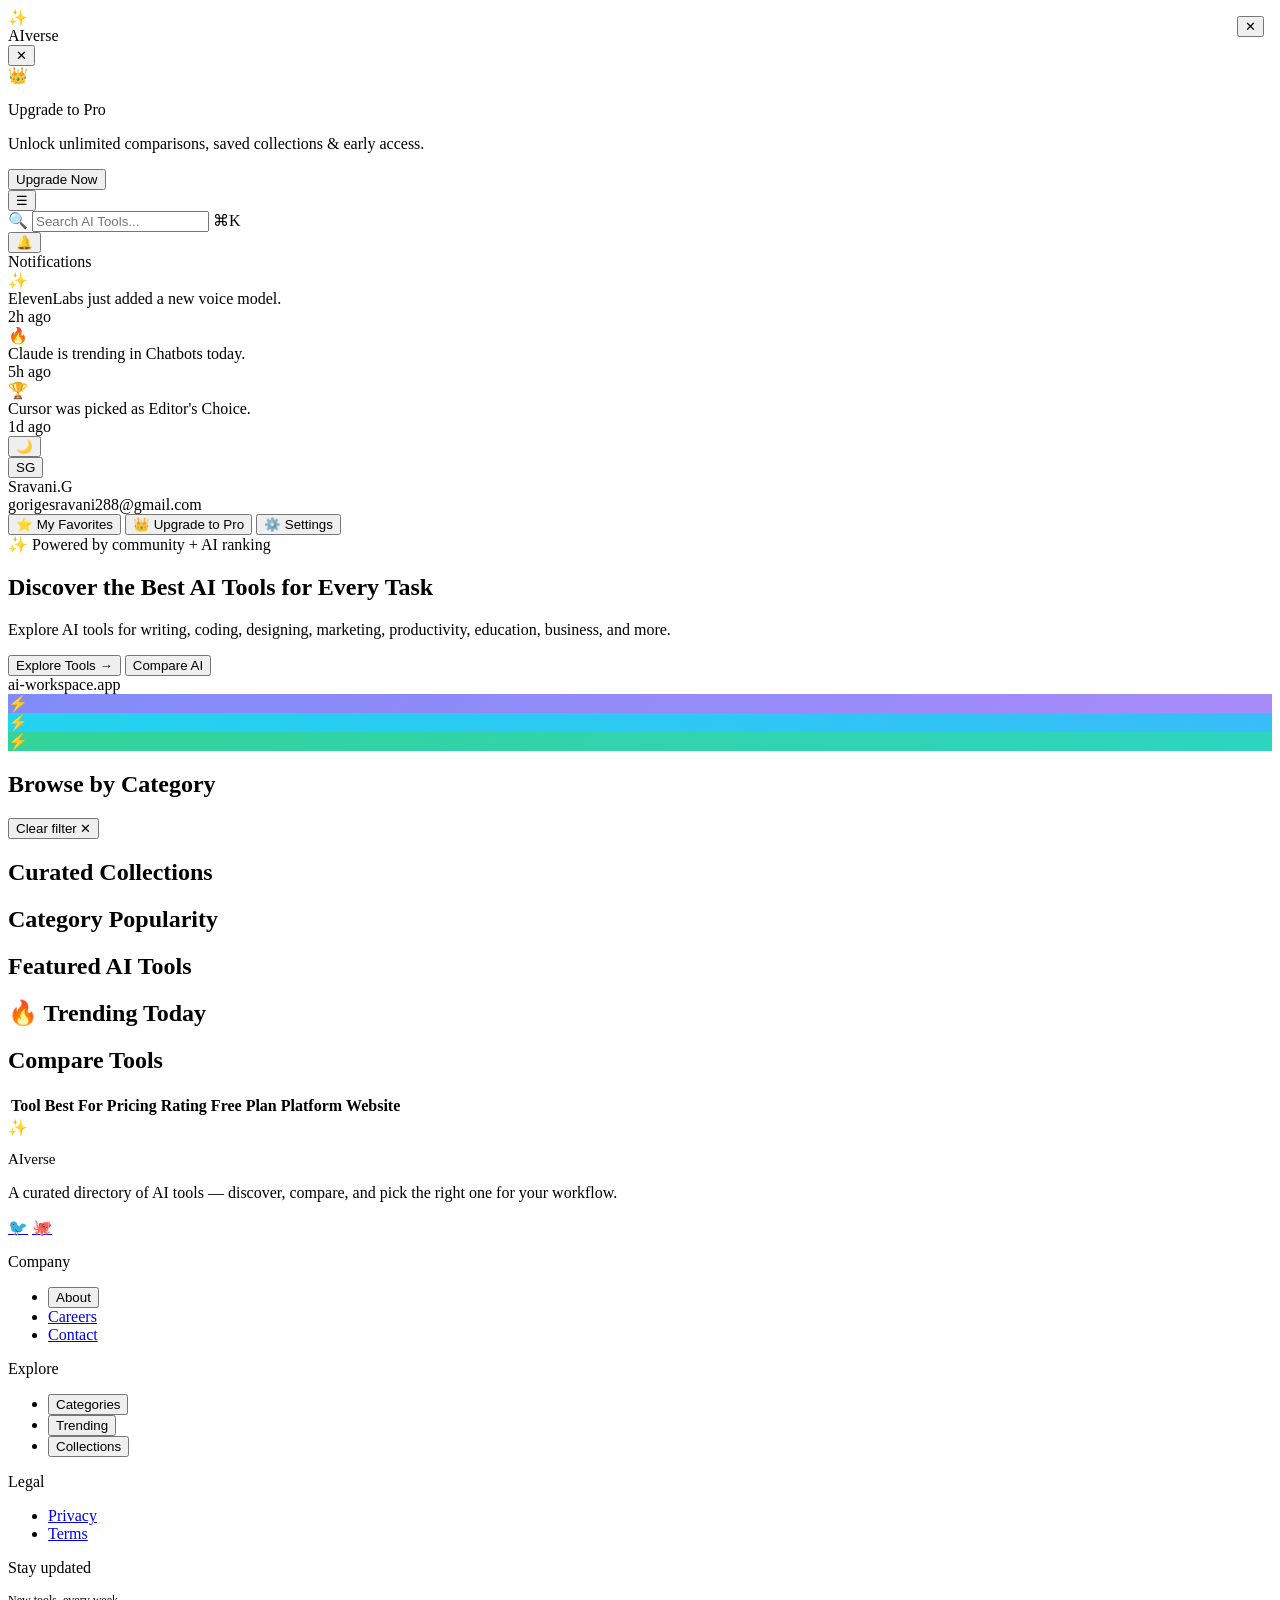
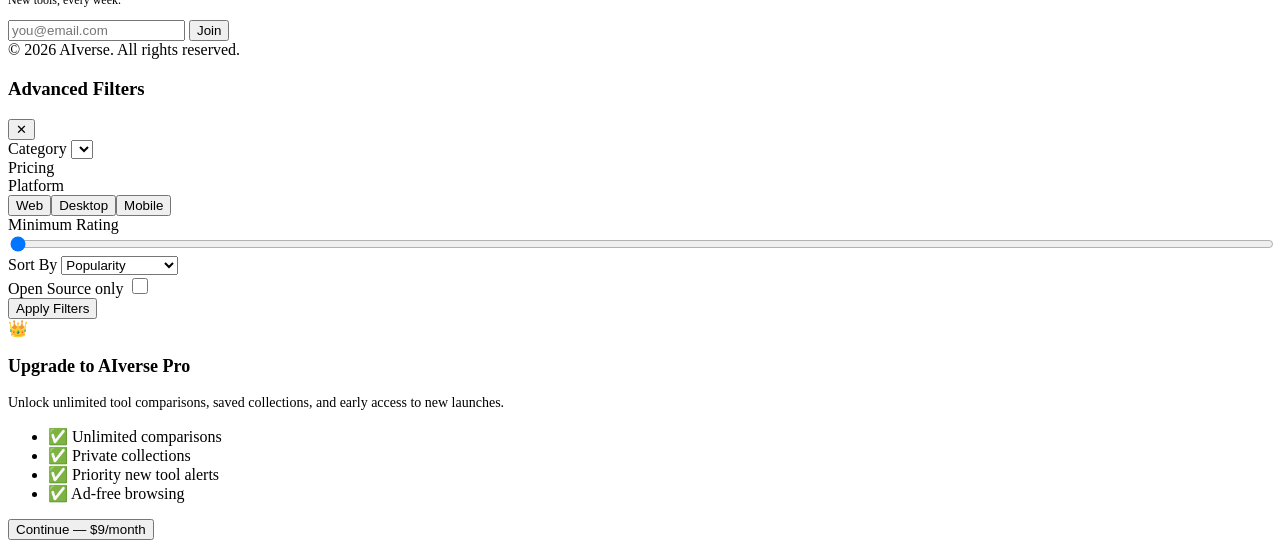
==== code.html @ 4917c4fc "Initial commit: AIverse platform (clean version without secrets)" ====
<!DOCTYPE html>
<html lang="en">
<head>
<meta charset="UTF-8" />
<meta name="viewport" content="width=device-width, initial-scale=1.0" />
<title>AIverse — AI Tools Directory</title>
<meta name="description" content="AIverse is a fast, searchable directory for discovering the best AI tools." />
<meta name="theme-color" content="#0b0b14" />
<link rel="preconnect" href="https://fonts.googleapis.com">
<link href="https://fonts.googleapis.com/css2?family=Inter:wght@400;500;600;700;800&display=swap" rel="stylesheet">
<link rel="stylesheet" href="css/style.css" />
</head>
<body data-theme="dark">

<div class="ambient">
  <div class="blob blob1"></div>
  <div class="blob blob2"></div>
  <div class="blob blob3"></div>
</div>

<div class="app">

  <aside class="sidebar" id="sidebar">
    <div class="sidebar-top">
      <div class="brand">
        <div class="brand-icon">✨</div>
        <span class="brand-name">AIverse</span>
      </div>
      <button class="sidebar-close" id="sidebarClose">✕</button>
    </div>
    <nav class="nav" id="navList"></nav>
    <div class="upgrade-card">
      <div class="crown">👑</div>
      <p class="title">Upgrade to Pro</p>
      <p class="sub">Unlock unlimited comparisons, saved collections &amp; early access.</p>
      <button class="upgrade-btn" id="upgradeSidebarBtn">Upgrade Now</button>
    </div>
  </aside>

  <div class="overlay" id="sidebarOverlay"></div>

  <div class="main">
    <header class="topbar">
      <div class="topbar-inner">
        <button class="menu-btn" id="menuBtn">☰</button>
        <div class="search-wrap">
          <span class="search-icon">🔍</span>
          <input class="search-input" id="searchInput" placeholder="Search AI Tools..." autocomplete="off" />
          <span class="kbd">⌘K</span>
          <div class="suggestions" id="suggestions"></div>
        </div>
        <div class="top-actions">
          <div style="position:relative;">
            <button class="icon-btn" id="notifBtn">🔔<span class="dot"></span></button>
            <div class="dropdown" id="notifDropdown">
              <div class="dropdown-header">Notifications</div>
              <div class="notif-item"><span class="emoji">✨</span><div><div class="txt">ElevenLabs just added a new voice model.</div><div class="time">2h ago</div></div></div>
              <div class="notif-item"><span class="emoji">🔥</span><div><div class="txt">Claude is trending in Chatbots today.</div><div class="time">5h ago</div></div></div>
              <div class="notif-item"><span class="emoji">🏆</span><div><div class="txt">Cursor was picked as Editor's Choice.</div><div class="time">1d ago</div></div></div>
            </div>
          </div>
          <button class="icon-btn" id="themeBtn">🌙</button>
          <div style="position:relative;">
            <button class="avatar-btn" id="profileBtn">SG</button>
            <div class="dropdown" id="profileDropdown">
              <div class="dropdown-header">Sravani.G<div class="dropdown-sub">gorigesravani288@gmail.com</div></div>
              <button class="dropdown-action" data-nav="Favorites">⭐ My Favorites</button>
              <button class="dropdown-action" id="profileUpgradeBtn">👑 Upgrade to Pro</button>
              <button class="dropdown-action" id="profileSettingsBtn">⚙️ Settings</button>
            </div>
          </div>
        </div>
      </div>
    </header>

    <main>
      <section id="sec-Dashboard" class="hero">
        <div>
          <span class="eyebrow">✨ Powered by community + AI ranking</span>
          <h1 class="hero-title">Discover the Best AI Tools for Every Task</h1>
          <p class="hero-sub">Explore AI tools for writing, coding, designing, marketing, productivity, education, business, and more.</p>
          <div class="hero-actions">
            <button class="btn-primary" data-nav="AI Tools">Explore Tools →</button>
            <button class="btn-secondary" data-nav="Compare Tools">Compare AI</button>
          </div>
        </div>
        <div class="glass hero-illustration">
          <div class="glow"></div>
          <div class="window-dots">
            <div class="dots"><span></span><span></span><span></span></div>
            <span class="window-url">ai-workspace.app</span>
          </div>
          <div class="fake-row">
            <div class="ic" style="background:linear-gradient(135deg,#818cf8,#a78bfa);">⚡</div>
            <div class="lines"><div class="fake-line"></div><div class="fake-line short"></div></div>
            <div class="chip"></div>
          </div>
          <div class="fake-row">
            <div class="ic" style="background:linear-gradient(135deg,#22d3ee,#38bdf8);">⚡</div>
            <div class="lines"><div class="fake-line"></div><div class="fake-line short"></div></div>
            <div class="chip"></div>
          </div>
          <div class="fake-row">
            <div class="ic" style="background:linear-gradient(135deg,#34d399,#2dd4bf);">⚡</div>
            <div class="lines"><div class="fake-line"></div><div class="fake-line short"></div></div>
            <div class="chip"></div>
          </div>
          <div class="bars-row">
            <div class="bar-box"><div class="bar-fill" style="background:linear-gradient(0deg,#6366f1,#a5b4fc); height:65%;"></div></div>
            <div class="bar-box"><div class="bar-fill" style="background:linear-gradient(0deg,#d946ef,#f0abfc); height:90%;"></div></div>
            <div class="bar-box"><div class="bar-fill" style="background:linear-gradient(0deg,#06b6d4,#67e8f9); height:40%;"></div></div>
          </div>
        </div>
      </section>

      <section><div class="stats-grid" id="statsGrid"></div></section>

      <section id="sec-Categories">
        <div class="section-head">
          <h2 class="section-title">Browse by Category</h2>
          <button class="link-btn hidden" id="clearCatBtn">Clear filter ✕</button>
        </div>
        <div class="cat-grid" id="catGrid"></div>
      </section>

      <section>
        <h2 class="section-title" style="margin-bottom:20px;">Curated Collections</h2>
        <div class="collections-grid" id="collectionsGrid"></div>
      </section>

      <section>
        <h2 class="section-title" style="margin-bottom:20px;">Category Popularity</h2>
        <div class="glass chart-card" id="chartCard"></div>
      </section>

      <section id="sec-AITools">
        <div class="section-head">
          <h2 class="section-title" id="toolsSectionTitle">Featured AI Tools</h2>
          <div class="chip-row" id="filterChips"></div>
        </div>
        <div id="toolsGrid"></div>
      </section>

      <section id="sec-Trending">
        <div class="section-head" style="margin-bottom:12px;"><h2 class="section-title">🔥 Trending Today</h2></div>
        <div class="trending-scroll" id="trendingScroll"></div>
      </section>

      <section id="sec-CompareTools">
        <h2 class="section-title" style="margin-bottom:20px;">Compare Tools</h2>
        <div class="glass table-wrap">
          <table>
            <thead><tr><th>Tool</th><th>Best For</th><th>Pricing</th><th>Rating</th><th>Free Plan</th><th>Platform</th><th>Website</th></tr></thead>
            <tbody id="compareBody"></tbody>
          </table>
        </div>
      </section>
    </main>

    <footer>
      <div class="footer-inner">
        <div class="footer-brand">
          <div class="brand"><div class="brand-icon" style="height:32px;width:32px;">✨</div><span class="brand-name" style="font-size:15px;">AIverse</span></div>
          <p>A curated directory of AI tools — discover, compare, and pick the right one for your workflow.</p>
          <div class="footer-socials">
            <a class="social-btn" href="https://twitter.com" target="_blank" rel="noopener noreferrer">🐦</a>
            <a class="social-btn" href="https://github.com" target="_blank" rel="noopener noreferrer">🐙</a>
          </div>
        </div>
        <div>
          <p class="footer-col-title">Company</p>
          <ul class="footer-link-list">
            <li><button class="footer-link" data-nav="Dashboard">About</button></li>
            <li><a class="footer-link" href="https://www.linkedin.com" target="_blank" rel="noopener noreferrer">Careers</a></li>
            <li><a class="footer-link" href="mailto:hello@aiverse.app">Contact</a></li>
          </ul>
        </div>
        <div>
          <p class="footer-col-title">Explore</p>
          <ul class="footer-link-list">
            <li><button class="footer-link" data-nav="Categories">Categories</button></li>
            <li><button class="footer-link" data-nav="Trending">Trending</button></li>
            <li><button class="footer-link" data-nav="Dashboard">Collections</button></li>
          </ul>
        </div>
        <div>
          <p class="footer-col-title">Legal</p>
          <ul class="footer-link-list">
            <li><a class="footer-link" href="https://www.termsfeed.com/privacy-policy" target="_blank" rel="noopener noreferrer">Privacy</a></li>
            <li><a class="footer-link" href="https://www.termsfeed.com/terms-of-service" target="_blank" rel="noopener noreferrer">Terms</a></li>
          </ul>
        </div>
        <div>
          <p class="footer-col-title">Stay updated</p>
          <p style="font-size:12px;color:var(--text-dim);margin-bottom:12px;">New tools, every week.</p>
          <div id="newsletterWrap">
            <div class="newsletter-row">
              <input class="newsletter-input" id="newsletterEmail" placeholder="you@email.com" />
              <button class="newsletter-btn" id="newsletterBtn">Join</button>
            </div>
          </div>
        </div>
      </div>
      <div class="footer-bottom">© 2026 AIverse. All rights reserved.</div>
    </footer>
  </div>
</div>

<div class="bottom-nav" id="bottomNav"></div>

<div class="modal-backdrop drawer" id="filterDrawerBackdrop">
  <div class="drawer-box">
    <div class="drawer-header">
      <h3>Advanced Filters</h3>
      <button class="modal-close" id="closeDrawerBtn">✕</button>
    </div>
    <div class="field-group">
      <label class="field-label">Category</label>
      <select class="field-select" id="drawerCategorySelect"></select>
    </div>
    <div class="field-group">
      <label class="field-label">Pricing</label>
      <div class="chip-row" id="drawerPricingChips"></div>
    </div>
    <div class="field-group">
      <label class="field-label">Platform</label>
      <div class="chip-row"><button class="chip">Web</button><button class="chip">Desktop</button><button class="chip">Mobile</button></div>
    </div>
    <div class="field-group">
      <label class="field-label">Minimum Rating</label>
      <input type="range" min="1" max="5" step="0.1" value="1" style="width:100%;accent-color:var(--indigo);" id="minRatingRange">
    </div>
    <div class="field-group">
      <label class="field-label">Sort By</label>
      <select class="field-select" id="drawerSortSelect">
        <option value="popularity">Popularity</option>
        <option value="newest">Recently Added</option>
        <option value="rating">Top Rated</option>
      </select>
    </div>
    <div class="field-group checkbox-row">
      <span style="color:var(--text);font-weight:500;">Open Source only</span>
      <input type="checkbox" style="accent-color:var(--indigo);width:16px;height:16px;">
    </div>
    <button class="apply-btn" id="applyFiltersBtn">Apply Filters</button>
  </div>
</div>

<div class="modal-backdrop" id="toolModalBackdrop"><div class="modal-box" id="toolModalBox"></div></div>

<div class="modal-backdrop" id="upgradeModalBackdrop">
  <div class="modal-box upgrade-modal">
    <button class="modal-close" id="closeUpgradeBtn" style="position:absolute;top:16px;right:16px;">✕</button>
    <div class="upgrade-icon">👑</div>
    <h3 style="font-size:18px;font-weight:700;">Upgrade to AIverse Pro</h3>
    <p style="font-size:14px;color:var(--text-dim);margin-top:6px;">Unlock unlimited tool comparisons, saved collections, and early access to new launches.</p>
    <ul class="upgrade-feats">
      <li>✅ Unlimited comparisons</li>
      <li>✅ Private collections</li>
      <li>✅ Priority new tool alerts</li>
      <li>✅ Ad-free browsing</li>
    </ul>
    <button class="upgrade-cta" id="upgradeContinueBtn">Continue — $9/month</button>
  </div>
</div>


<script src="js/data.js"></script>
<script src="js/state.js"></script>
<script src="js/render.js"></script>
<script src="js/app.js"></script>
</body>
</html>
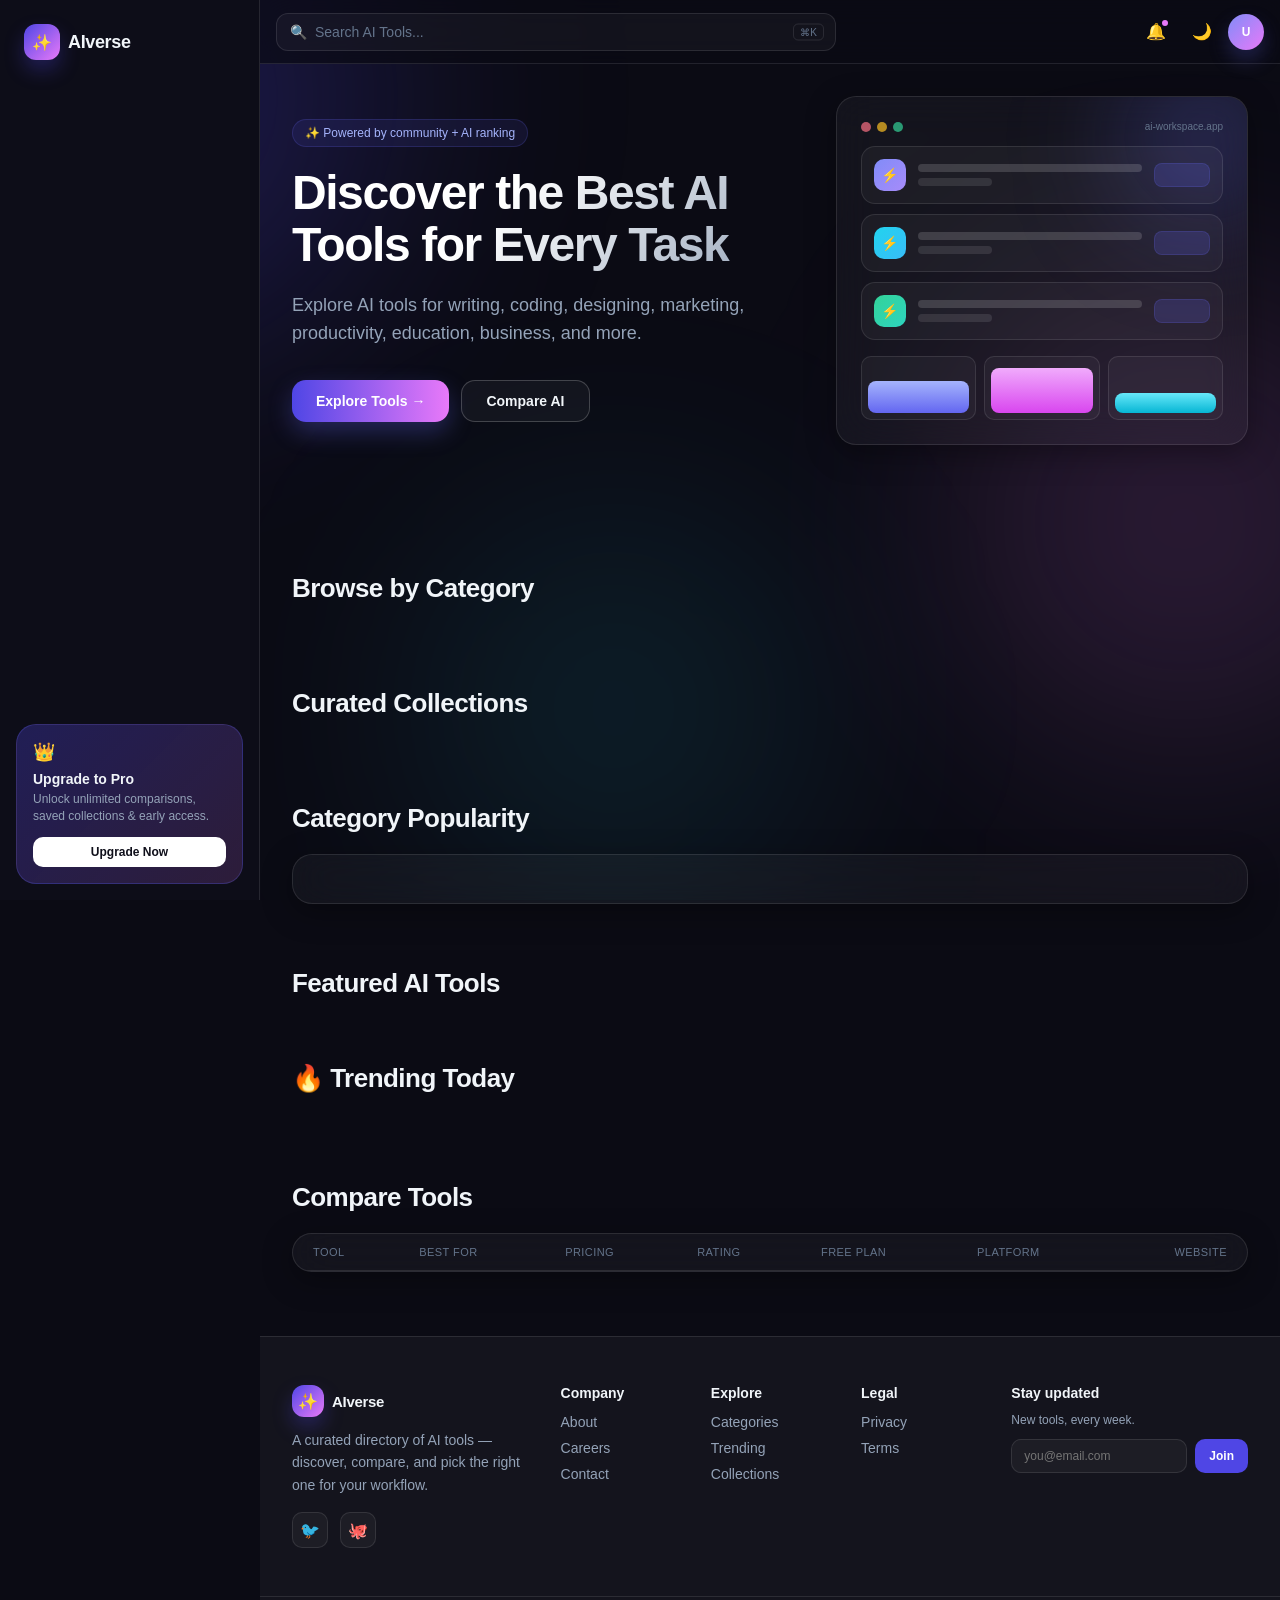
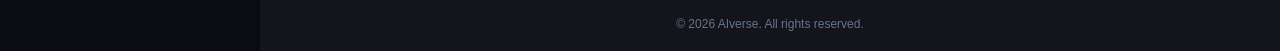
==== commit 8d1ec3d5: "Update UI: toasts, admin panel filters, animations, copy-link" ====
--- a/code.html
+++ b/code.html
@@ -7,8 +7,7 @@
 <meta name="description" content="AIverse is a fast, searchable directory for discovering the best AI tools." />
 <meta name="theme-color" content="#0b0b14" />
 <link rel="preconnect" href="https://fonts.googleapis.com">
-<link href="https://fonts.googleapis.com/css2?family=Inter:wght@400;500;600;700;800&display=swap" rel="stylesheet">
-<link rel="stylesheet" href="css/style.css" />
+<link rel="stylesheet" href="style.css" />
 </head>
 <body data-theme="dark">
 
@@ -61,9 +60,9 @@
           </div>
           <button class="icon-btn" id="themeBtn">🌙</button>
           <div style="position:relative;">
-            <button class="avatar-btn" id="profileBtn">SG</button>
+            <button class="avatar-btn" id="profileBtn">U</button>
             <div class="dropdown" id="profileDropdown">
-              <div class="dropdown-header">Sravani.G<div class="dropdown-sub">gorigesravani288@gmail.com</div></div>
+              <div class="dropdown-header">User<div class="dropdown-sub">user@example.com</div></div>
               <button class="dropdown-action" data-nav="Favorites">⭐ My Favorites</button>
               <button class="dropdown-action" id="profileUpgradeBtn">👑 Upgrade to Pro</button>
               <button class="dropdown-action" id="profileSettingsBtn">⚙️ Settings</button>
@@ -265,9 +264,7 @@
 </div>
 
 
-<script src="js/data.js"></script>
-<script src="js/state.js"></script>
-<script src="js/render.js"></script>
-<script src="js/app.js"></script>
+<script src="Data.js"></script>
+<script src="state.JS"></script>
 </body>
 </html>
--- a/style.css
+++ b/style.css
@@ -0,0 +1,356 @@
+:root{
+  --bg:#0b0b14;
+  --panel: rgba(255,255,255,0.04);
+  --panel-solid:#0d0d18;
+  --panel-strong:#12121f;
+  --border: rgba(255,255,255,0.10);
+  --border-strong: rgba(255,255,255,0.20);
+  --text:#f1f5f9;
+  --text-dim:#94a3b8;
+  --text-dimmer:#64748b;
+  --indigo:#4F46E5;
+  --purple:#a855f7;
+  --cyan:#22d3ee;
+  --emerald:#34d399;
+  --fuchsia:#e879f9;
+  --amber:#fbbf24;
+  --rose:#fb7185;
+  --r-lg:20px;
+  --shadow: 0 8px 30px rgba(0,0,0,0.35);
+  --font: 'Inter', -apple-system, BlinkMacSystemFont, 'Segoe UI', sans-serif;
+}
+[data-theme="light"]{
+  --bg:#f6f6fb;
+  --panel: rgba(20,20,40,0.03);
+  --panel-solid:#ffffff;
+  --panel-strong:#ffffff;
+  --border: rgba(20,20,40,0.08);
+  --border-strong: rgba(20,20,40,0.16);
+  --text:#161622;
+  --text-dim:#5b5b70;
+  --text-dimmer:#8686a0;
+  --shadow: 0 8px 30px rgba(20,20,50,0.08);
+}
+*{box-sizing:border-box; margin:0; padding:0;}
+html,body{ height:100%; }
+body{ font-family:var(--font); background:var(--bg); color:var(--text); overflow-x:hidden; transition:background .3s ease, color .3s ease; }
+button{ font-family:inherit; cursor:pointer; border:none; background:none; color:inherit; }
+input, select{ font-family:inherit; color:inherit; }
+a{ color:inherit; text-decoration:none; }
+button:focus-visible, input:focus-visible, select:focus-visible, a:focus-visible{ outline:3px solid rgba(34,211,238,0.7); outline-offset:2px; }
+@media (prefers-reduced-motion: reduce){
+  *, *::before, *::after{ scroll-behavior:auto !important; animation-duration:.01ms !important; animation-iteration-count:1 !important; transition-duration:.01ms !important; }
+}
+::-webkit-scrollbar{ width:8px; height:8px; }
+::-webkit-scrollbar-thumb{ background:rgba(255,255,255,0.15); border-radius:8px; }
+
+.ambient{ position:fixed; inset:0; pointer-events:none; overflow:hidden; z-index:0; }
+.blob{ position:absolute; border-radius:50%; filter:blur(120px); }
+.blob1{ top:-160px; left:-128px; width:512px; height:512px; background:rgba(79,70,229,0.25); }
+.blob2{ top:33%; right:-128px; width:448px; height:448px; background:rgba(232,121,249,0.15); }
+.blob3{ bottom:0; left:33%; width:384px; height:384px; background:rgba(34,211,238,0.1); }
+
+.app{ position:relative; z-index:1; display:flex; min-height:100vh; }
+
+.glass{ border-radius:var(--r-lg); border:1px solid var(--border); background:var(--panel); backdrop-filter:blur(20px); -webkit-backdrop-filter:blur(20px); box-shadow:var(--shadow); transition:transform .3s ease, border-color .3s ease, box-shadow .3s ease; }
+.glass.hoverable:hover{ transform:translateY(-4px); border-color:var(--border-strong); }
+
+.sidebar{ position:fixed; z-index:40; inset:0 auto 0 0; width:260px; padding:16px; border-right:1px solid var(--border); background:var(--panel-solid); backdrop-filter:blur(20px); display:flex; flex-direction:column; transform:translateX(-100%); transition:transform .3s ease; }
+.sidebar.open{ transform:translateX(0); }
+@media (min-width:1024px){ .sidebar{ position:sticky; top:0; height:100vh; transform:none; } }
+.sidebar-top{ display:flex; align-items:center; justify-content:space-between; padding:8px; margin-bottom:16px; }
+.brand{ display:flex; align-items:center; gap:8px; }
+.brand-icon{ height:36px; width:36px; border-radius:12px; background:linear-gradient(135deg,var(--indigo),var(--fuchsia)); display:flex; align-items:center; justify-content:center; box-shadow:0 10px 20px rgba(79,70,229,0.3); font-size:16px; }
+.brand-name{ font-weight:700; font-size:18px; letter-spacing:-0.02em; }
+.sidebar-close{ display:none; color:var(--text-dim); font-size:20px; }
+@media (max-width:1023px){ .sidebar-close{ display:block; } }
+
+.nav{ flex:1; overflow-y:auto; display:flex; flex-direction:column; gap:4px; }
+.nav-item{ width:100%; display:flex; align-items:center; gap:12px; padding:10px 12px; border-radius:12px; font-size:14px; font-weight:500; color:var(--text-dim); transition:all .2s ease; text-align:left; }
+.nav-item:hover{ color:var(--text); background:rgba(255,255,255,0.05); }
+.nav-item.active{ color:var(--text); background:linear-gradient(90deg, rgba(79,70,229,0.25), rgba(232,121,249,0.08)); border:1px solid rgba(99,102,241,0.25); }
+.nav-item .ico{ font-size:16px; width:18px; text-align:center; }
+.nav-item .hot-badge{ margin-left:auto; font-size:10px; padding:2px 6px; border-radius:999px; background:rgba(232,121,249,0.2); color:var(--fuchsia); }
+.nav-divider{ height:1px; background:var(--border); margin:10px 0; }
+
+.upgrade-card{ margin-top:16px; padding:16px; border-radius:var(--r-lg); background:linear-gradient(135deg, rgba(79,70,229,0.3), rgba(232,121,249,0.15)); border:1px solid rgba(99,102,241,0.25); }
+.upgrade-card .crown{ font-size:18px; margin-bottom:8px; }
+.upgrade-card p.title{ font-size:14px; font-weight:600; }
+.upgrade-card p.sub{ font-size:12px; color:var(--text-dim); margin-top:4px; line-height:1.4; }
+.upgrade-btn{ margin-top:12px; width:100%; padding:8px; border-radius:10px; background:#fff; color:#0f0f1a; font-size:12px; font-weight:700; }
+.upgrade-btn:hover{ background:#eee; }
+
+.overlay{ position:fixed; inset:0; z-index:30; background:rgba(0,0,0,0.5); display:none; }
+.overlay.show{ display:block; }
+@media (min-width:1024px){ .overlay{ display:none !important; } }
+
+.main{ flex:1; min-width:0; }
+.topbar{ position:sticky; top:0; z-index:20; backdrop-filter:blur(20px); background:color-mix(in srgb, var(--bg) 70%, transparent); border-bottom:1px solid var(--border); }
+.topbar-inner{ display:flex; align-items:center; gap:12px; padding:12px 16px; }
+.menu-btn{ display:block; color:var(--text-dim); font-size:20px; }
+@media (min-width:1024px){ .menu-btn{ display:none; } }
+
+.search-wrap{ position:relative; flex:1; max-width:560px; }
+.search-icon{ position:absolute; left:14px; top:50%; transform:translateY(-50%); color:var(--text-dimmer); font-size:14px; }
+.search-input{ width:100%; padding:10px 60px 10px 38px; border-radius:12px; background:var(--panel); border:1px solid var(--border); font-size:14px; color:var(--text); outline:none; transition:all .2s ease; }
+.search-input::placeholder{ color:var(--text-dimmer); }
+.search-input:focus{ border-color:rgba(99,102,241,0.5); box-shadow:0 0 0 3px rgba(99,102,241,0.15); }
+.kbd{ position:absolute; right:12px; top:50%; transform:translateY(-50%); font-size:10px; color:var(--text-dimmer); border:1px solid var(--border); border-radius:5px; padding:2px 6px; display:none; }
+@media (min-width:640px){ .kbd{ display:block; } }
+
+.suggestions{ position:absolute; margin-top:8px; width:100%; border-radius:14px; border:1px solid var(--border); background:var(--panel-strong); backdrop-filter:blur(20px); box-shadow:0 20px 40px rgba(0,0,0,0.4); overflow:hidden; z-index:25; display:none; }
+.suggestions.show{ display:block; }
+.suggestion-item{ width:100%; display:flex; align-items:center; gap:12px; padding:10px 16px; text-align:left; border-bottom:1px solid var(--border); }
+.suggestion-item:last-child{ border-bottom:none; }
+.suggestion-item:hover{ background:rgba(255,255,255,0.05); }
+.suggestion-item .emoji{ font-size:18px; }
+.suggestion-item .name{ font-size:14px; font-weight:500; }
+.suggestion-item .cat{ font-size:11px; color:var(--text-dimmer); }
+
+.top-actions{ display:flex; align-items:center; gap:6px; margin-left:auto; }
+.icon-btn{ position:relative; padding:10px; border-radius:12px; color:var(--text-dim); font-size:16px; transition:background .2s ease; }
+.icon-btn:hover{ background:rgba(255,255,255,0.05); }
+.dot{ position:absolute; top:8px; right:8px; height:6px; width:6px; border-radius:50%; background:var(--fuchsia); }
+.avatar-btn{ height:36px; width:36px; border-radius:50%; background:linear-gradient(135deg,#818cf8,#e879f9); display:flex; align-items:center; justify-content:center; font-size:12px; font-weight:700; color:#fff; box-shadow:0 10px 20px rgba(99,102,241,0.25); }
+.dropdown{ position:absolute; right:0; margin-top:8px; width:280px; border-radius:14px; border:1px solid var(--border); background:var(--panel-strong); backdrop-filter:blur(20px); box-shadow:0 20px 40px rgba(0,0,0,0.4); overflow:hidden; z-index:35; display:none; }
+.dropdown.show{ display:block; }
+.dropdown-header{ padding:12px 16px; border-bottom:1px solid var(--border); font-size:14px; font-weight:600; }
+.dropdown-sub{ font-size:12px; color:var(--text-dimmer); }
+.notif-item{ display:flex; gap:10px; padding:12px 16px; border-bottom:1px solid var(--border); }
+.notif-item:last-child{ border-bottom:none; }
+.notif-item:hover{ background:rgba(255,255,255,0.04); }
+.notif-item .emoji{ font-size:15px; }
+.notif-item .txt{ font-size:12px; line-height:1.4; }
+.notif-item .time{ font-size:10px; color:var(--text-dimmer); margin-top:2px; }
+.dropdown-action{ width:100%; display:flex; align-items:center; gap:10px; padding:10px 16px; font-size:13px; color:var(--text-dim); border-bottom:1px solid var(--border); }
+.dropdown-action:last-child{ border-bottom:none; }
+.dropdown-action:hover{ background:rgba(255,255,255,0.05); color:var(--text); }
+
+main{ max-width:1400px; margin:0 auto; padding:32px 16px 0; }
+@media (min-width:640px){ main{ padding-left:24px; padding-right:24px; } }
+@media (min-width:1024px){ main{ padding-left:32px; padding-right:32px; } }
+section{ margin-bottom:64px; }
+.section-head{ display:flex; align-items:center; justify-content:space-between; gap:12px; margin-bottom:20px; flex-wrap:wrap; }
+h2.section-title{ font-size:22px; font-weight:700; letter-spacing:-0.02em; }
+@media (min-width:640px){ h2.section-title{ font-size:26px; } }
+.link-btn{ font-size:14px; color:#a5b4fc; display:inline-flex; align-items:center; gap:4px; }
+.link-btn:hover{ color:#c7d2fe; }
+
+.hero{ display:grid; grid-template-columns:1fr; gap:40px; align-items:center; }
+@media (min-width:1024px){ .hero{ grid-template-columns:1.1fr 0.9fr; } }
+.eyebrow{ display:inline-flex; align-items:center; gap:6px; font-size:12px; font-weight:500; padding:6px 12px; border-radius:999px; background:rgba(99,102,241,0.1); border:1px solid rgba(99,102,241,0.2); color:#a5b4fc; margin-bottom:20px; }
+h1.hero-title{ font-size:36px; font-weight:800; line-height:1.08; letter-spacing:-0.03em; background:linear-gradient(135deg,#fff,#fff 40%,#94a3b8); -webkit-background-clip:text; background-clip:text; color:transparent; }
+@media (min-width:640px){ h1.hero-title{ font-size:48px; } }
+[data-theme="light"] h1.hero-title{ background:linear-gradient(135deg,#161622,#161622 40%,#5b5b70); -webkit-background-clip:text; background-clip:text; }
+p.hero-sub{ margin-top:20px; color:var(--text-dim); font-size:16px; max-width:520px; line-height:1.6; }
+@media (min-width:640px){ p.hero-sub{ font-size:18px; } }
+.hero-actions{ margin-top:32px; display:flex; flex-wrap:wrap; gap:12px; }
+.btn-primary{ padding:12px 24px; border-radius:14px; font-weight:600; font-size:14px; background:linear-gradient(90deg,var(--indigo),var(--fuchsia)); color:#fff; box-shadow:0 10px 25px rgba(99,102,241,0.3); display:inline-flex; align-items:center; gap:8px; transition:transform .2s ease, box-shadow .2s ease; }
+.btn-primary:hover{ transform:translateY(-2px); box-shadow:0 14px 30px rgba(99,102,241,0.45); }
+.btn-secondary{ padding:12px 24px; border-radius:14px; font-weight:600; font-size:14px; border:1px solid var(--border-strong); background:var(--panel); transition:transform .2s ease, background .2s ease; }
+.btn-secondary:hover{ background:rgba(255,255,255,0.1); transform:translateY(-2px); }
+
+.hero-illustration{ padding:24px; position:relative; overflow:hidden; }
+.hero-illustration .glow{ position:absolute; top:-40px; right:-40px; height:160px; width:160px; border-radius:50%; background:rgba(99,102,241,0.3); filter:blur(60px); }
+.window-dots{ display:flex; align-items:center; justify-content:space-between; margin-bottom:14px; position:relative; }
+.dots{ display:flex; gap:6px; }
+.dots span{ height:10px; width:10px; border-radius:50%; }
+.dots span:nth-child(1){ background:rgba(251,113,133,0.7); }
+.dots span:nth-child(2){ background:rgba(251,191,36,0.7); }
+.dots span:nth-child(3){ background:rgba(52,211,153,0.7); }
+.window-url{ font-size:10px; color:var(--text-dimmer); }
+.fake-row{ border-radius:14px; background:var(--panel); border:1px solid var(--border); padding:12px; display:flex; align-items:center; gap:12px; margin-bottom:10px; position:relative; }
+.fake-row .ic{ height:32px; width:32px; border-radius:10px; display:flex; align-items:center; justify-content:center; color:#fff; font-size:14px; }
+.fake-row .lines{ flex:1; display:flex; flex-direction:column; gap:6px; }
+.fake-line{ height:8px; border-radius:6px; background:rgba(255,255,255,0.15); }
+.fake-line.short{ width:33%; background:rgba(255,255,255,0.1); }
+.fake-row .chip{ height:24px; width:56px; border-radius:8px; background:rgba(99,102,241,0.2); border:1px solid rgba(99,102,241,0.2); }
+.bars-row{ display:grid; grid-template-columns:repeat(3,1fr); gap:8px; padding-top:6px; }
+.bar-box{ height:64px; border-radius:10px; background:var(--panel); border:1px solid var(--border); display:flex; align-items:flex-end; padding:6px; }
+.bar-fill{ width:100%; border-radius:8px; transition:height 1s ease; }
+
+.stats-grid{ display:grid; grid-template-columns:repeat(2,1fr); gap:16px; }
+@media (min-width:1024px){ .stats-grid{ grid-template-columns:repeat(4,1fr); } }
+.stat-card{ padding:20px; }
+.stat-value{ font-size:26px; font-weight:800; }
+@media (min-width:640px){ .stat-value{ font-size:30px; } }
+.stat-label{ font-size:13px; color:var(--text-dim); margin-top:4px; }
+.grad-indigo{ background:linear-gradient(90deg,#818cf8,#a78bfa); -webkit-background-clip:text; background-clip:text; color:transparent; }
+.grad-cyan{ background:linear-gradient(90deg,#22d3ee,#38bdf8); -webkit-background-clip:text; background-clip:text; color:transparent; }
+.grad-emerald{ background:linear-gradient(90deg,#34d399,#2dd4bf); -webkit-background-clip:text; background-clip:text; color:transparent; }
+.grad-fuchsia{ background:linear-gradient(90deg,#e879f9,#c084fc); -webkit-background-clip:text; background-clip:text; color:transparent; }
+
+.cat-grid{ display:grid; grid-template-columns:repeat(2,1fr); gap:12px; }
+@media (min-width:640px){ .cat-grid{ grid-template-columns:repeat(3,1fr); } }
+@media (min-width:1024px){ .cat-grid{ grid-template-columns:repeat(4,1fr); } }
+@media (min-width:1280px){ .cat-grid{ grid-template-columns:repeat(6,1fr); } }
+.cat-card{ text-align:left; padding:16px; border-radius:var(--r-lg); border:1px solid var(--border); background:var(--panel); transition:all .25s ease; }
+.cat-card:hover{ transform:translateY(-4px); background:rgba(255,255,255,0.06); border-color:var(--border-strong); }
+.cat-card.active{ border-color:rgba(99,102,241,0.4); background:rgba(99,102,241,0.1); }
+.cat-icon{ height:40px; width:40px; border-radius:12px; display:flex; align-items:center; justify-content:center; margin-bottom:12px; font-size:18px; transition:transform .25s ease; }
+.cat-card:hover .cat-icon{ transform:scale(1.1); }
+.cat-name{ font-size:14px; font-weight:600; white-space:nowrap; overflow:hidden; text-overflow:ellipsis; }
+.cat-count{ font-size:12px; color:var(--text-dimmer); margin-top:2px; }
+
+.collections-grid{ display:grid; grid-template-columns:1fr; gap:16px; }
+@media (min-width:640px){ .collections-grid{ grid-template-columns:repeat(3,1fr); } }
+.collection-card{ text-align:left; padding:20px; cursor:pointer; }
+.collection-card .cico{ font-size:22px; margin-bottom:16px; }
+.collection-card .ctitle{ font-weight:600; font-size:14px; }
+.collection-card .ccount{ font-size:12px; color:var(--text-dim); margin-top:4px; }
+.collection1{ background:linear-gradient(135deg, rgba(99,102,241,0.2), rgba(168,85,247,0.2)); }
+.collection2{ background:linear-gradient(135deg, rgba(34,211,238,0.2), rgba(52,211,153,0.2)); }
+.collection3{ background:linear-gradient(135deg, rgba(52,211,153,0.2), rgba(45,212,191,0.2)); }
+
+.chip-row{ display:flex; align-items:center; gap:8px; flex-wrap:wrap; }
+.chip{ font-size:12px; padding:6px 14px; border-radius:999px; border:1px solid var(--border-strong); color:var(--text-dim); transition:all .2s ease; white-space:nowrap; }
+.chip:hover{ background:rgba(255,255,255,0.05); }
+.chip.active{ background:#fff; color:#0f0f1a; border-color:#fff; font-weight:600; }
+.chip.tag{ background:rgba(99,102,241,0.15); border-color:rgba(99,102,241,0.3); color:#a5b4fc; display:inline-flex; align-items:center; gap:4px; }
+.sort-select{ font-size:12px; padding:7px 12px; border-radius:999px; border:1px solid var(--border-strong); background:var(--panel-solid); color:var(--text-dim); outline:none; }
+
+.tools-grid{ display:grid; grid-template-columns:1fr; gap:16px; }
+@media (min-width:640px){ .tools-grid{ grid-template-columns:repeat(2,1fr); } }
+@media (min-width:1024px){ .tools-grid{ grid-template-columns:repeat(3,1fr); } }
+@media (min-width:1280px){ .tools-grid{ grid-template-columns:repeat(4,1fr); } }
+.tool-card{ padding:20px; display:flex; flex-direction:column; cursor:pointer; }
+.tool-card-top{ display:flex; align-items:flex-start; justify-content:space-between; }
+.tool-logo{ height:44px; width:44px; border-radius:12px; background:var(--panel); border:1px solid var(--border); display:flex; align-items:center; justify-content:center; font-size:20px; }
+.bookmark-btn{ padding:6px; border-radius:8px; color:var(--text-dimmer); font-size:16px; transition:color .2s ease; }
+.bookmark-btn:hover{ color:var(--text-dim); }
+.bookmark-btn.saved{ color:var(--amber); }
+.tool-name{ font-weight:600; margin-top:12px; }
+.tool-desc{ font-size:12px; color:var(--text-dim); margin-top:4px; line-height:1.5; flex:1; display:-webkit-box; -webkit-line-clamp:2; -webkit-box-orient:vertical; overflow:hidden; }
+.tool-badges{ display:flex; gap:6px; flex-wrap:wrap; margin-top:12px; }
+.badge{ font-size:10px; padding:4px 8px; border-radius:999px; border:1px solid var(--border); background:var(--panel); color:var(--text-dim); }
+.badge-free{ background:rgba(52,211,153,0.15); color:#6ee7b7; border-color:rgba(52,211,153,0.3); }
+.badge-freemium{ background:rgba(34,211,238,0.15); color:#67e8f9; border-color:rgba(34,211,238,0.3); }
+.badge-paid{ background:rgba(232,121,249,0.15); color:#f0abfc; border-color:rgba(232,121,249,0.3); }
+.tool-footer{ display:flex; align-items:center; justify-content:space-between; margin-top:16px; padding-top:12px; border-top:1px solid var(--border); }
+.stars{ color:var(--amber); font-size:13px; letter-spacing:-1px; }
+.stars .empty{ color:rgba(255,255,255,0.15); }
+[data-theme="light"] .stars .empty{ color:rgba(0,0,0,0.12); }
+.stars .num{ color:var(--text-dimmer); font-size:11px; margin-left:4px; }
+.users-count{ font-size:11px; color:var(--text-dimmer); }
+.visit-btn{ margin-top:16px; width:100%; padding:9px; border-radius:10px; font-size:12px; font-weight:600; background:linear-gradient(90deg, rgba(99,102,241,0.9), rgba(232,121,249,0.9)); color:#fff; display:flex; align-items:center; justify-content:center; gap:6px; transition:box-shadow .2s ease; }
+.visit-btn:hover{ box-shadow:0 10px 20px rgba(99,102,241,0.35); }
+
+.empty-state{ padding:56px 24px; text-align:center; }
+.empty-state .ico{ font-size:32px; margin-bottom:12px; }
+.empty-state .title{ font-weight:600; }
+.empty-state .sub{ font-size:13px; color:var(--text-dimmer); margin-top:4px; }
+
+.skeleton-card{ padding:20px; }
+.sk-row{ border-radius:8px; background:linear-gradient(90deg, rgba(255,255,255,0.06), rgba(255,255,255,0.12), rgba(255,255,255,0.06)); background-size:200% 100%; animation:shimmer 1.4s infinite; }
+@keyframes shimmer{ 0%{ background-position:200% 0; } 100%{ background-position:-200% 0; } }
+.sk-logo{ height:44px; width:44px; border-radius:12px; }
+.sk-line{ height:10px; border-radius:6px; margin-top:12px; }
+.sk-line.w60{ width:60%; }
+.sk-line.w90{ width:90%; }
+.sk-line.w40{ width:40%; }
+.sk-btn{ height:34px; border-radius:10px; margin-top:16px; }
+
+.trending-scroll{ display:flex; gap:16px; overflow-x:auto; padding-bottom:12px; scroll-snap-type:x proximity; }
+.trend-card{ min-width:240px; padding:16px; scroll-snap-align:start; cursor:pointer; }
+.trend-top{ display:flex; align-items:center; gap:12px; }
+.trend-logo{ height:40px; width:40px; border-radius:10px; background:var(--panel); border:1px solid var(--border); display:flex; align-items:center; justify-content:center; font-size:16px; }
+.trend-tag{ font-size:10px; padding:2px 8px; border-radius:999px; display:inline-block; margin-top:4px; }
+.trend-tag.new{ background:rgba(52,211,153,0.15); color:#6ee7b7; }
+.trend-tag.trending{ background:rgba(232,121,249,0.15); color:#f0abfc; }
+.trend-desc{ font-size:12px; color:var(--text-dim); margin-top:12px; display:-webkit-box; -webkit-line-clamp:2; -webkit-box-orient:vertical; overflow:hidden; }
+.trend-footer{ display:flex; align-items:center; justify-content:space-between; margin-top:12px; }
+
+.chart-card{ padding:24px; }
+.chart-row{ display:flex; align-items:center; gap:12px; margin-bottom:14px; }
+.chart-row:last-child{ margin-bottom:0; }
+.chart-label{ width:150px; font-size:12px; color:var(--text-dim); flex-shrink:0; white-space:nowrap; overflow:hidden; text-overflow:ellipsis; }
+.chart-track{ flex:1; height:10px; border-radius:999px; background:var(--panel); overflow:hidden; }
+.chart-fill{ height:100%; border-radius:999px; width:0%; transition:width 1.2s cubic-bezier(.16,1,.3,1); }
+.chart-value{ width:40px; text-align:right; font-size:12px; color:var(--text-dimmer); flex-shrink:0; }
+
+.table-wrap{ overflow-x:auto; }
+table{ width:100%; border-collapse:collapse; font-size:14px; }
+thead tr{ border-bottom:1px solid var(--border); text-align:left; }
+th{ padding:12px 20px; font-size:11px; text-transform:uppercase; letter-spacing:0.04em; color:var(--text-dimmer); font-weight:500; }
+th:last-child{ text-align:right; }
+tbody tr{ border-bottom:1px solid var(--border); transition:background .2s ease; }
+tbody tr:nth-child(even){ background:rgba(255,255,255,0.015); }
+tbody tr:hover{ background:rgba(255,255,255,0.04); }
+td{ padding:14px 20px; }
+td:last-child{ text-align:right; }
+.table-tool{ font-weight:500; display:flex; align-items:center; gap:8px; }
+.table-link{ color:#a5b4fc; font-size:12px; font-weight:500; display:inline-flex; align-items:center; gap:4px; }
+.table-link:hover{ color:#c7d2fe; }
+.check-yes{ color:#6ee7b7; }
+.check-no{ color:var(--rose); }
+
+footer{ border-top:1px solid var(--border); margin-top:64px; background:var(--panel); }
+.footer-inner{ max-width:1400px; margin:0 auto; padding:48px 16px; display:grid; grid-template-columns:1fr; gap:32px; }
+@media (min-width:640px){ .footer-inner{ grid-template-columns:repeat(2,1fr); padding-left:24px; padding-right:24px; } }
+@media (min-width:1024px){ .footer-inner{ grid-template-columns:2fr 1fr 1fr 1fr 1.2fr; padding-left:32px; padding-right:32px; } }
+.footer-brand p{ font-size:14px; color:var(--text-dim); max-width:280px; line-height:1.6; margin-top:12px; }
+.footer-socials{ display:flex; gap:12px; margin-top:16px; }
+.social-btn{ height:36px; width:36px; border-radius:10px; background:var(--panel); border:1px solid var(--border); display:flex; align-items:center; justify-content:center; transition:background .2s ease; }
+.social-btn:hover{ background:rgba(255,255,255,0.1); }
+.footer-col-title{ font-size:14px; font-weight:600; margin-bottom:12px; }
+.footer-link-list{ display:flex; flex-direction:column; gap:8px; list-style:none; }
+.footer-link{ font-size:14px; color:var(--text-dim); text-align:left; }
+.footer-link:hover{ color:var(--text); }
+.newsletter-row{ display:flex; gap:8px; }
+.newsletter-input{ flex:1; min-width:0; padding:9px 12px; border-radius:10px; background:var(--panel); border:1px solid var(--border); font-size:12px; outline:none; }
+.newsletter-btn{ padding:9px 14px; border-radius:10px; background:var(--indigo); font-size:12px; font-weight:600; color:#fff; }
+.newsletter-btn:hover{ background:#4338ca; }
+.subscribed-msg{ font-size:12px; color:#6ee7b7; display:flex; align-items:center; gap:6px; }
+.footer-bottom{ border-top:1px solid var(--border); padding:20px 0; text-align:center; font-size:12px; color:var(--text-dimmer); }
+
+.modal-backdrop{ position:fixed; inset:0; z-index:50; background:rgba(0,0,0,0.6); backdrop-filter:blur(4px); display:none; align-items:center; justify-content:center; padding:16px; }
+.modal-backdrop.show{ display:flex; }
+.modal-backdrop.drawer{ justify-content:flex-end; padding:0; align-items:stretch; }
+
+.modal-box{ position:relative; width:100%; max-width:640px; max-height:85vh; overflow-y:auto; border-radius:20px; border:1px solid var(--border); background:var(--panel-solid); box-shadow:0 30px 60px rgba(0,0,0,0.5); }
+.modal-header{ position:sticky; top:0; display:flex; align-items:center; justify-content:space-between; padding:20px; border-bottom:1px solid var(--border); background:color-mix(in srgb, var(--panel-solid) 90%, transparent); backdrop-filter:blur(20px); }
+.modal-tool-info{ display:flex; align-items:center; gap:12px; }
+.modal-logo{ height:48px; width:48px; border-radius:14px; background:var(--panel); border:1px solid var(--border); display:flex; align-items:center; justify-content:center; font-size:24px; }
+.modal-close{ color:var(--text-dimmer); font-size:20px; padding:4px; }
+.modal-close:hover{ color:var(--text); }
+.modal-body{ padding:20px; display:flex; flex-direction:column; gap:24px; }
+.modal-badges{ display:flex; flex-wrap:wrap; gap:8px; }
+.modal-section-title{ font-weight:600; font-size:14px; margin-bottom:8px; }
+.modal-text{ font-size:14px; color:var(--text-dim); line-height:1.6; }
+.pros-cons{ display:grid; grid-template-columns:1fr; gap:20px; }
+@media (min-width:640px){ .pros-cons{ grid-template-columns:1fr 1fr; } }
+.pc-list{ list-style:none; display:flex; flex-direction:column; gap:8px; font-size:14px; color:var(--text-dim); }
+.pc-list li{ display:flex; gap:8px; }
+.alt-chips{ display:flex; flex-wrap:wrap; gap:8px; }
+.alt-chip{ font-size:12px; padding:6px 12px; border-radius:999px; background:var(--panel); border:1px solid var(--border); display:flex; align-items:center; gap:6px; }
+.alt-chip:hover{ background:rgba(255,255,255,0.08); }
+.modal-actions{ display:flex; gap:12px; }
+.review-row{ display:flex; align-items:center; justify-content:space-between; }
+.rate-stars{ display:flex; gap:4px; font-size:20px; cursor:pointer; }
+.rate-stars span{ color:rgba(255,255,255,0.15); transition:color .15s ease; }
+[data-theme="light"] .rate-stars span{ color:rgba(0,0,0,0.15); }
+.rate-stars span.filled{ color:var(--amber); }
+.review-count{ font-size:12px; color:var(--text-dimmer); }
+
+.drawer-box{ width:320px; max-width:100%; height:100%; background:var(--panel-solid); border-left:1px solid var(--border); padding:20px; overflow-y:auto; }
+.drawer-header{ display:flex; align-items:center; justify-content:space-between; margin-bottom:24px; }
+.drawer-header h3{ font-size:18px; font-weight:600; }
+.field-group{ margin-bottom:24px; }
+.field-label{ font-size:14px; font-weight:500; color:var(--text-dim); margin-bottom:8px; display:block; }
+.field-select{ width:100%; background:var(--panel); border:1px solid var(--border); border-radius:10px; padding:9px 12px; font-size:14px; }
+.checkbox-row{ display:flex; align-items:center; justify-content:space-between; font-size:14px; }
+.apply-btn{ width:100%; padding:11px; border-radius:10px; background:linear-gradient(90deg,var(--indigo),var(--fuchsia)); color:#fff; font-weight:600; font-size:14px; }
+
+.upgrade-modal{ max-width:420px; padding:24px; }
+.upgrade-icon{ height:48px; width:48px; border-radius:14px; background:linear-gradient(135deg,var(--indigo),var(--fuchsia)); display:flex; align-items:center; justify-content:center; font-size:22px; margin-bottom:16px; }
+.upgrade-feats{ list-style:none; margin-top:16px; display:flex; flex-direction:column; gap:8px; font-size:14px; }
+.upgrade-feats li{ display:flex; align-items:center; gap:8px; color:var(--text-dim); }
+.upgrade-cta{ margin-top:24px; width:100%; padding:11px; border-radius:10px; background:linear-gradient(90deg,var(--indigo),var(--fuchsia)); color:#fff; font-weight:600; font-size:14px; }
+
+.bottom-nav{ display:none; position:fixed; bottom:0; left:0; right:0; z-index:25; background:var(--panel-solid); border-top:1px solid var(--border); backdrop-filter:blur(20px); }
+@media (max-width:639px){ .bottom-nav{ display:flex; } main{ padding-bottom:76px; } }
+.bottom-nav-item{ flex:1; display:flex; flex-direction:column; align-items:center; gap:2px; padding:10px 0; font-size:10px; color:var(--text-dimmer); }
+.bottom-nav-item.active{ color:#a5b4fc; }
+.bottom-nav-item .ico{ font-size:18px; }
+
+.hidden{ display:none !important; }
